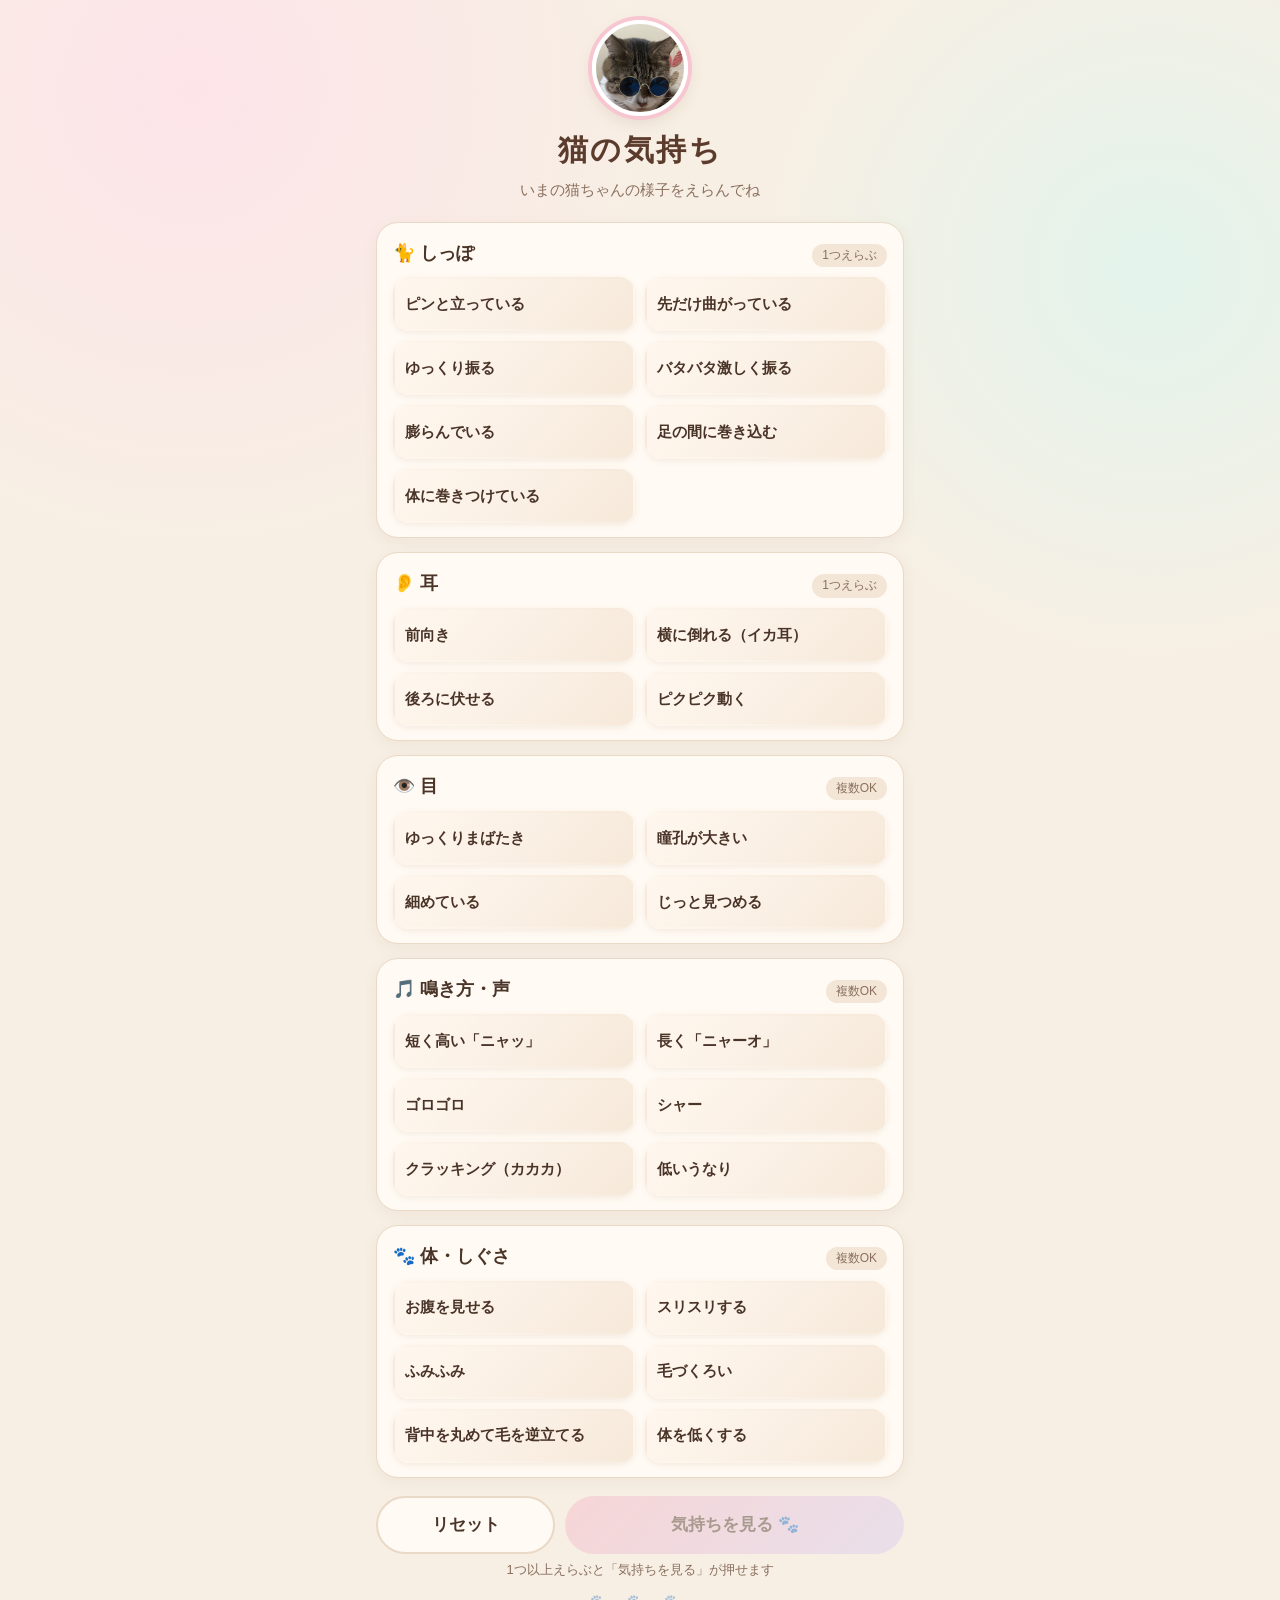
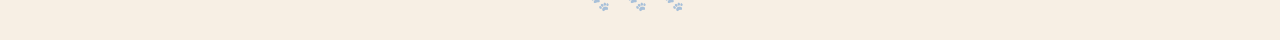
==== cat/index.html @ bd022666 "Add 猫の気持ち cat mood PWA under /cat" ====
<!DOCTYPE html>
<html lang="ja">
<head>
<meta charset="UTF-8">
<meta name="viewport" content="width=device-width, initial-scale=1, viewport-fit=cover">
<meta name="theme-color" content="#f7efe4">
<meta name="apple-mobile-web-app-capable" content="yes">
<meta name="mobile-web-app-capable" content="yes">
<meta name="apple-mobile-web-app-status-bar-style" content="default">
<meta name="apple-mobile-web-app-title" content="猫の気持ち">
<title>猫の気持ち</title>
<link rel="manifest" href="manifest.json">
<link rel="icon" type="image/png" sizes="32x32" href="icons/favicon-32.png">
<link rel="icon" type="image/png" sizes="48x48" href="icons/favicon-48.png">
<link rel="apple-touch-icon" href="icons/apple-touch-icon.png">
<link rel="stylesheet" href="style.css">
</head>
<body>
<header class="top">
  <img class="hero" src="icons/header-cat.jpg" alt="" width="96" height="96">
  <h1>猫の気持ち</h1>
  <p class="lead">いまの猫ちゃんの様子をえらんでね</p>
</header>

<main id="selectView">
  <div id="categories"></div>
  <div class="actions">
    <button id="resetBtn" class="btn ghost" type="button">リセット</button>
    <button id="judgeBtn" class="btn primary" type="button" disabled>気持ちを見る 🐾</button>
  </div>
  <p id="hint" class="hint">1つ以上えらぶと「気持ちを見る」が押せます</p>

  <section id="historySec" class="card history" hidden>
    <h2>🕰️ 履歴</h2>
    <ul id="historyList"></ul>
    <button id="clearHistory" class="link" type="button">履歴を消す</button>
  </section>
</main>

<main id="resultView" hidden>
  <section class="card result-main">
    <div id="resEmoji" class="big-emoji"></div>
    <h2 id="resMood" class="mood-name"></h2>
    <div id="resVoice" class="bubble"></div>
  </section>

  <section class="card">
    <h3>📊 気持ちの度合い</h3>
    <div id="resBars"></div>
  </section>

  <section class="card">
    <h3>🔍 こう判断したよ</h3>
    <ul id="resReasons" class="reasons"></ul>
  </section>

  <section class="card tip">
    <h3>💡 飼い主さんへのヒント</h3>
    <p id="resTip"></p>
  </section>

  <p class="note">※ これは猫のしぐさから気持ちを推測する目安で、診断ではありません。元気がない・食べない・痛がるなど気になる様子が続くときは、動物病院に相談してください。</p>

  <div class="actions">
    <button id="backBtn" class="btn ghost" type="button">えらび直す</button>
    <button id="againBtn" class="btn primary" type="button">最初から 🐾</button>
  </div>
</main>

<footer class="foot">🐾 🐾 🐾</footer>
<script src="app.js"></script>
</body>
</html>
---- cat/style.css ----
:root{
  --bg:#f7efe4; --card:#fffaf3; --text:#4a3428; --sub:#8a6f5e; --line:#ead9c6;
  --pink:#f7c6d0; --mint:#c4ebdc; --lav:#d9cdf3; --peach:#ffd6b8; --blue:#c6e0f7;
  --accent:#e98fa5;
}
*{box-sizing:border-box;-webkit-tap-highlight-color:transparent}
html,body{margin:0;padding:0}
body{
  background:var(--bg);
  background-image:radial-gradient(circle at 15% 10%,#fde4e9 0,transparent 35%),radial-gradient(circle at 90% 30%,#e3f4ec 0,transparent 30%);
  background-attachment:fixed;
  color:var(--text);
  font-family:-apple-system,BlinkMacSystemFont,"Hiragino Maru Gothic ProN","Hiragino Sans","Noto Sans JP","Roboto",sans-serif;
  line-height:1.6;
  padding:env(safe-area-inset-top) 16px calc(24px + env(safe-area-inset-bottom));
  max-width:560px;margin:0 auto;
}
.top{text-align:center;padding:20px 0 6px}
.paws{font-size:28px;opacity:.7}
h1{margin:2px 0 0;font-size:30px;letter-spacing:.08em;color:#5b3b2c}
.lead{margin:4px 0 0;color:var(--sub);font-size:15px}
.card{background:var(--card);border:1px solid var(--line);border-radius:22px;padding:16px 16px 14px;margin:14px 0;box-shadow:0 4px 14px rgba(150,110,80,.08)}
.cat-head{display:flex;align-items:baseline;justify-content:space-between;margin:0 0 10px}
.cat-head h2{margin:0;font-size:18px}
.cat-head .mode{font-size:12px;color:var(--sub);background:#f3e6d6;border-radius:999px;padding:2px 10px}
.opts{display:grid;grid-template-columns:1fr 1fr;gap:10px}
.opt{
  min-height:54px;border:2px solid transparent;border-radius:16px;padding:10px 10px;
  font-size:15px;font-weight:600;color:var(--text);text-align:left;cursor:pointer;
  background:linear-gradient(135deg,#fff7ef,#f6e9da);
  box-shadow:0 2px 6px rgba(150,110,80,.10);
  transition:transform .08s,box-shadow .15s,background .15s;
  font-family:inherit;line-height:1.35;position:relative;
}
.opt:active{transform:scale(.97)}
.opt.sel{border-color:#8a5a44;box-shadow:0 4px 12px rgba(138,90,68,.25)}
.opt.sel::after{content:"✓";position:absolute;top:4px;right:9px;font-size:14px;color:#8a5a44}
.c-tail .opt.sel{background:linear-gradient(135deg,#ffd9e1,#f7b8c6)}
.c-ear .opt.sel{background:linear-gradient(135deg,#d6f5e8,#ade3cc)}
.c-eye .opt.sel{background:linear-gradient(135deg,#e7defa,#cbbcef)}
.c-voice .opt.sel{background:linear-gradient(135deg,#ffe3cf,#ffc9a3)}
.c-body .opt.sel{background:linear-gradient(135deg,#dbecfb,#b4d5f3)}
.actions{display:flex;gap:10px;margin:18px 0 6px}
.btn{flex:1;min-height:58px;border:none;border-radius:999px;font-size:17px;font-weight:700;cursor:pointer;font-family:inherit;color:var(--text)}
.btn.primary{flex:2;background:linear-gradient(135deg,#f7b8c6,#d9cdf3);box-shadow:0 6px 16px rgba(233,143,165,.35)}
.btn.primary:disabled{opacity:.45;box-shadow:none}
.btn.ghost{background:#fffaf3;border:2px solid var(--line)}
.btn:active{transform:scale(.98)}
.hint{text-align:center;color:var(--sub);font-size:13px;margin:4px 0}
.result-main{text-align:center;padding:22px 16px;background:linear-gradient(160deg,#fff6f0,#fbe7ee 60%,#efe8fb)}
.big-emoji{font-size:88px;line-height:1.1}
.mood-name{margin:6px 0 10px;font-size:26px}
.bubble{display:inline-block;background:#fff;border-radius:20px;padding:10px 18px;font-size:18px;font-weight:700;position:relative;box-shadow:0 3px 10px rgba(150,110,80,.12)}
.bubble::before{content:"";position:absolute;top:-8px;left:50%;margin-left:-8px;border:8px solid transparent;border-top:0;border-bottom-color:#fff}
h3{margin:0 0 10px;font-size:16px}
.bar-row{margin:8px 0 12px}
.bar-label{display:flex;justify-content:space-between;font-size:15px;font-weight:600}
.bar{height:16px;background:#f1e4d4;border-radius:999px;overflow:hidden;margin-top:4px}
.bar>i{display:block;height:100%;border-radius:999px;width:0;transition:width .6s ease}
.reasons{margin:0;padding-left:0;list-style:none}
.reasons li{padding:6px 0;border-bottom:1px dashed var(--line);font-size:15px}
.reasons li:last-child{border-bottom:none}
.reasons li::before{content:"🐾 ";font-size:12px}
.tip{background:linear-gradient(135deg,#eefaf4,#fff8ec)}
.tip p{margin:0;font-size:15px}
.note{font-size:12.5px;color:var(--sub);background:#f3e6d6;border-radius:14px;padding:10px 12px;margin:14px 0}
.history ul{list-style:none;margin:0;padding:0}
.history li{display:flex;gap:10px;align-items:center;padding:8px 0;border-bottom:1px dashed var(--line);font-size:14px}
.history li:last-child{border-bottom:none}
.history .h-emoji{font-size:24px}
.history .h-date{color:var(--sub);font-size:12px;margin-left:auto;white-space:nowrap}
.history h2{margin:0 0 6px;font-size:17px}
.link{background:none;border:none;color:var(--sub);text-decoration:underline;font-size:13px;margin-top:6px;padding:6px 0;cursor:pointer;font-family:inherit}
.foot{text-align:center;opacity:.35;margin-top:10px;letter-spacing:.4em}
.hero{width:96px;height:96px;border-radius:50%;object-fit:cover;border:4px solid #fff;box-shadow:0 0 0 4px #f7c6d0,0 6px 16px rgba(150,110,80,.18)}
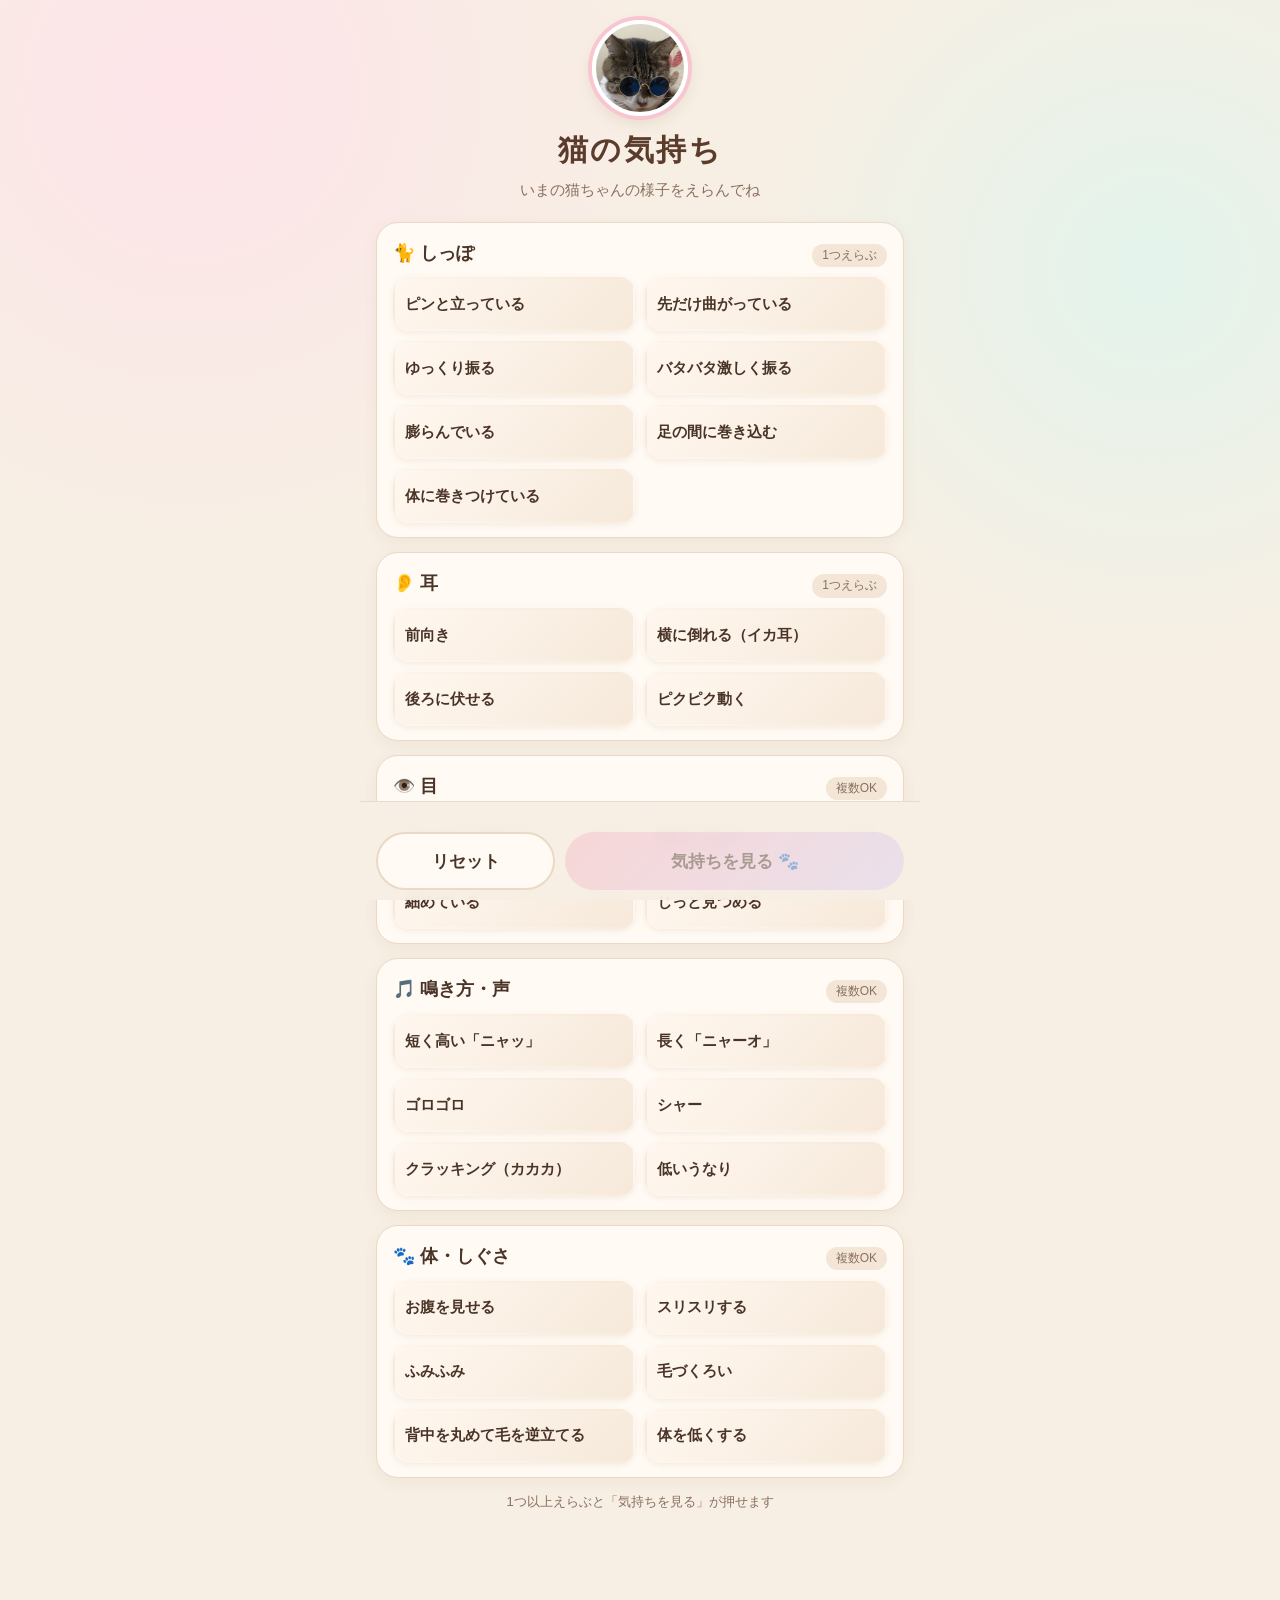
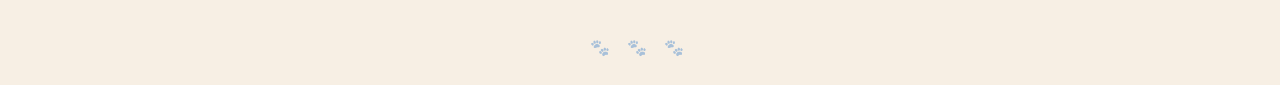
==== commit 10bc9ba0: "猫の気持ち: fix mood always 甘えたい — clear selections between rounds, rebalance weights with negative evide" ====
--- a/cat/index.html
+++ b/cat/index.html
@@ -13,7 +13,7 @@
 <link rel="icon" type="image/png" sizes="32x32" href="icons/favicon-32.png">
 <link rel="icon" type="image/png" sizes="48x48" href="icons/favicon-48.png">
 <link rel="apple-touch-icon" href="icons/apple-touch-icon.png">
-<link rel="stylesheet" href="style.css">
+<link rel="stylesheet" href="style.css?v=2">
 </head>
 <body>
 <header class="top">
@@ -24,11 +24,14 @@
 
 <main id="selectView">
   <div id="categories"></div>
-  <div class="actions">
-    <button id="resetBtn" class="btn ghost" type="button">リセット</button>
-    <button id="judgeBtn" class="btn primary" type="button" disabled>気持ちを見る 🐾</button>
+  <p id="hint" class="hint">1つ以上えらぶと「気持ちを見る」が押せます</p>
+  <div class="actionbar">
+    <span id="selCount" class="selcount"></span>
+    <div class="actions">
+      <button id="resetBtn" class="btn ghost" type="button">リセット</button>
+      <button id="judgeBtn" class="btn primary" type="button" disabled>気持ちを見る 🐾</button>
+    </div>
   </div>
-  <p id="hint" class="hint">1つ以上えらぶと「気持ちを見る」が押せます</p>
 
   <section id="historySec" class="card history" hidden>
     <h2>🕰️ 履歴</h2>
@@ -50,6 +53,11 @@
   </section>
 
   <section class="card">
+    <h3>🐱 えらんだサイン</h3>
+    <div id="resSigns" class="chips"></div>
+  </section>
+
+  <section class="card">
     <h3>🔍 こう判断したよ</h3>
     <ul id="resReasons" class="reasons"></ul>
   </section>
@@ -62,12 +70,11 @@
   <p class="note">※ これは猫のしぐさから気持ちを推測する目安で、診断ではありません。元気がない・食べない・痛がるなど気になる様子が続くときは、動物病院に相談してください。</p>
 
   <div class="actions">
-    <button id="backBtn" class="btn ghost" type="button">えらび直す</button>
-    <button id="againBtn" class="btn primary" type="button">最初から 🐾</button>
+    <button id="againBtn" class="btn primary" type="button">もう一度えらぶ 🐾</button>
   </div>
 </main>
 
 <footer class="foot">🐾 🐾 🐾</footer>
-<script src="app.js"></script>
+<script src="app.js?v=2"></script>
 </body>
 </html>
--- a/cat/style.css
+++ b/cat/style.css
@@ -73,3 +73,8 @@
 .link{background:none;border:none;color:var(--sub);text-decoration:underline;font-size:13px;margin-top:6px;padding:6px 0;cursor:pointer;font-family:inherit}
 .foot{text-align:center;opacity:.35;margin-top:10px;letter-spacing:.4em}
 .hero{width:96px;height:96px;border-radius:50%;object-fit:cover;border:4px solid #fff;box-shadow:0 0 0 4px #f7c6d0,0 6px 16px rgba(150,110,80,.18)}
+.actionbar{position:sticky;bottom:0;z-index:5;margin:14px -16px 0;padding:8px 16px calc(10px + env(safe-area-inset-bottom));background:rgba(247,239,228,.94);-webkit-backdrop-filter:blur(8px);backdrop-filter:blur(8px);border-top:1px solid var(--line)}
+.actionbar .actions{margin:4px 0 0}
+.selcount{display:block;text-align:center;font-size:13px;color:var(--sub);min-height:18px}
+.chips{display:flex;flex-wrap:wrap;gap:8px}
+.chip{background:linear-gradient(135deg,#ffe3cf,#f7c6d0);border-radius:999px;padding:5px 12px;font-size:14px;font-weight:600}
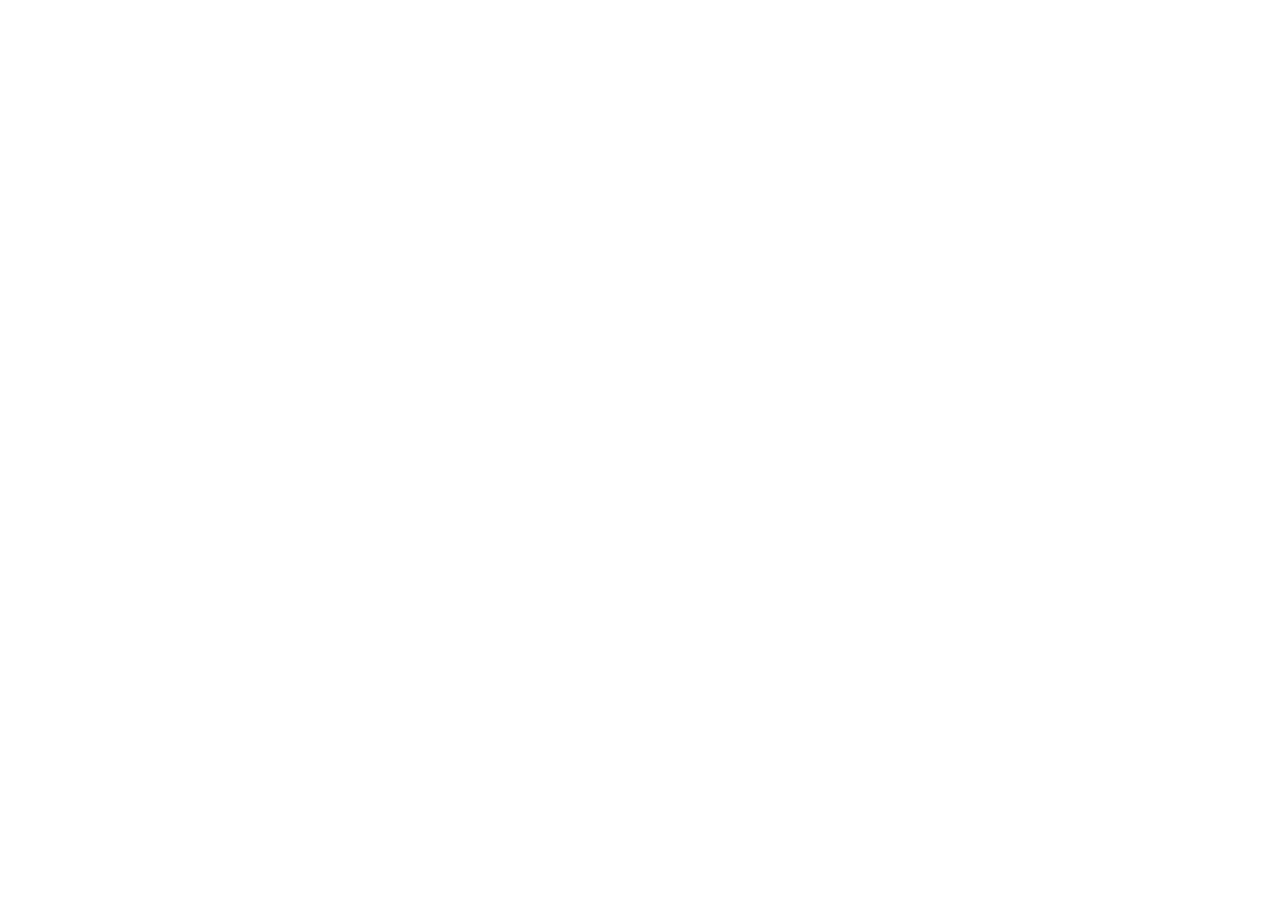
==== commit 5bd2717d: "Move 猫の気持ち to its own repo (cat_app); leave redirect and self-unregistering SW at /cat" ====
--- a/cat/index.html
+++ b/cat/index.html
@@ -2,79 +2,22 @@
 <html lang="ja">
 <head>
 <meta charset="UTF-8">
-<meta name="viewport" content="width=device-width, initial-scale=1, viewport-fit=cover">
-<meta name="theme-color" content="#f7efe4">
-<meta name="apple-mobile-web-app-capable" content="yes">
-<meta name="mobile-web-app-capable" content="yes">
-<meta name="apple-mobile-web-app-status-bar-style" content="default">
-<meta name="apple-mobile-web-app-title" content="猫の気持ち">
-<title>猫の気持ち</title>
-<link rel="manifest" href="manifest.json">
-<link rel="icon" type="image/png" sizes="32x32" href="icons/favicon-32.png">
-<link rel="icon" type="image/png" sizes="48x48" href="icons/favicon-48.png">
-<link rel="apple-touch-icon" href="icons/apple-touch-icon.png">
-<link rel="stylesheet" href="style.css?v=2">
+<meta name="viewport" content="width=device-width, initial-scale=1">
+<meta name="robots" content="noindex">
+<meta http-equiv="refresh" content="0; url=https://kosa0721-sys.github.io/cat_app/">
+<link rel="canonical" href="https://kosa0721-sys.github.io/cat_app/">
+<title>猫の気持ち（移転しました）</title>
+<style>body{background:#f7efe4;color:#4a3428;font-family:sans-serif;text-align:center;padding:40px 16px}a{color:#c0607a}</style>
+<script>
+if ('serviceWorker' in navigator) {
+  navigator.serviceWorker.getRegistrations().then(rs => rs.forEach(r => { if (r.scope.indexOf('/my_app/cat/') !== -1) r.unregister(); })).catch(() => {});
+}
+if (window.caches) caches.keys().then(ks => ks.filter(k => k.indexOf('cat-mood-') === 0).forEach(k => caches.delete(k))).catch(() => {});
+location.replace('https://kosa0721-sys.github.io/cat_app/');
+</script>
 </head>
 <body>
-<header class="top">
-  <img class="hero" src="icons/header-cat.jpg" alt="" width="96" height="96">
-  <h1>猫の気持ち</h1>
-  <p class="lead">いまの猫ちゃんの様子をえらんでね</p>
-</header>
-
-<main id="selectView">
-  <div id="categories"></div>
-  <p id="hint" class="hint">1つ以上えらぶと「気持ちを見る」が押せます</p>
-  <div class="actionbar">
-    <span id="selCount" class="selcount"></span>
-    <div class="actions">
-      <button id="resetBtn" class="btn ghost" type="button">リセット</button>
-      <button id="judgeBtn" class="btn primary" type="button" disabled>気持ちを見る 🐾</button>
-    </div>
-  </div>
-
-  <section id="historySec" class="card history" hidden>
-    <h2>🕰️ 履歴</h2>
-    <ul id="historyList"></ul>
-    <button id="clearHistory" class="link" type="button">履歴を消す</button>
-  </section>
-</main>
-
-<main id="resultView" hidden>
-  <section class="card result-main">
-    <div id="resEmoji" class="big-emoji"></div>
-    <h2 id="resMood" class="mood-name"></h2>
-    <div id="resVoice" class="bubble"></div>
-  </section>
-
-  <section class="card">
-    <h3>📊 気持ちの度合い</h3>
-    <div id="resBars"></div>
-  </section>
-
-  <section class="card">
-    <h3>🐱 えらんだサイン</h3>
-    <div id="resSigns" class="chips"></div>
-  </section>
-
-  <section class="card">
-    <h3>🔍 こう判断したよ</h3>
-    <ul id="resReasons" class="reasons"></ul>
-  </section>
-
-  <section class="card tip">
-    <h3>💡 飼い主さんへのヒント</h3>
-    <p id="resTip"></p>
-  </section>
-
-  <p class="note">※ これは猫のしぐさから気持ちを推測する目安で、診断ではありません。元気がない・食べない・痛がるなど気になる様子が続くときは、動物病院に相談してください。</p>
-
-  <div class="actions">
-    <button id="againBtn" class="btn primary" type="button">もう一度えらぶ 🐾</button>
-  </div>
-</main>
-
-<footer class="foot">🐾 🐾 🐾</footer>
-<script src="app.js?v=2"></script>
+<p>🐾 猫の気持ちアプリは新しい場所に移りました。</p>
+<p><a href="https://kosa0721-sys.github.io/cat_app/">https://kosa0721-sys.github.io/cat_app/</a></p>
 </body>
 </html>
